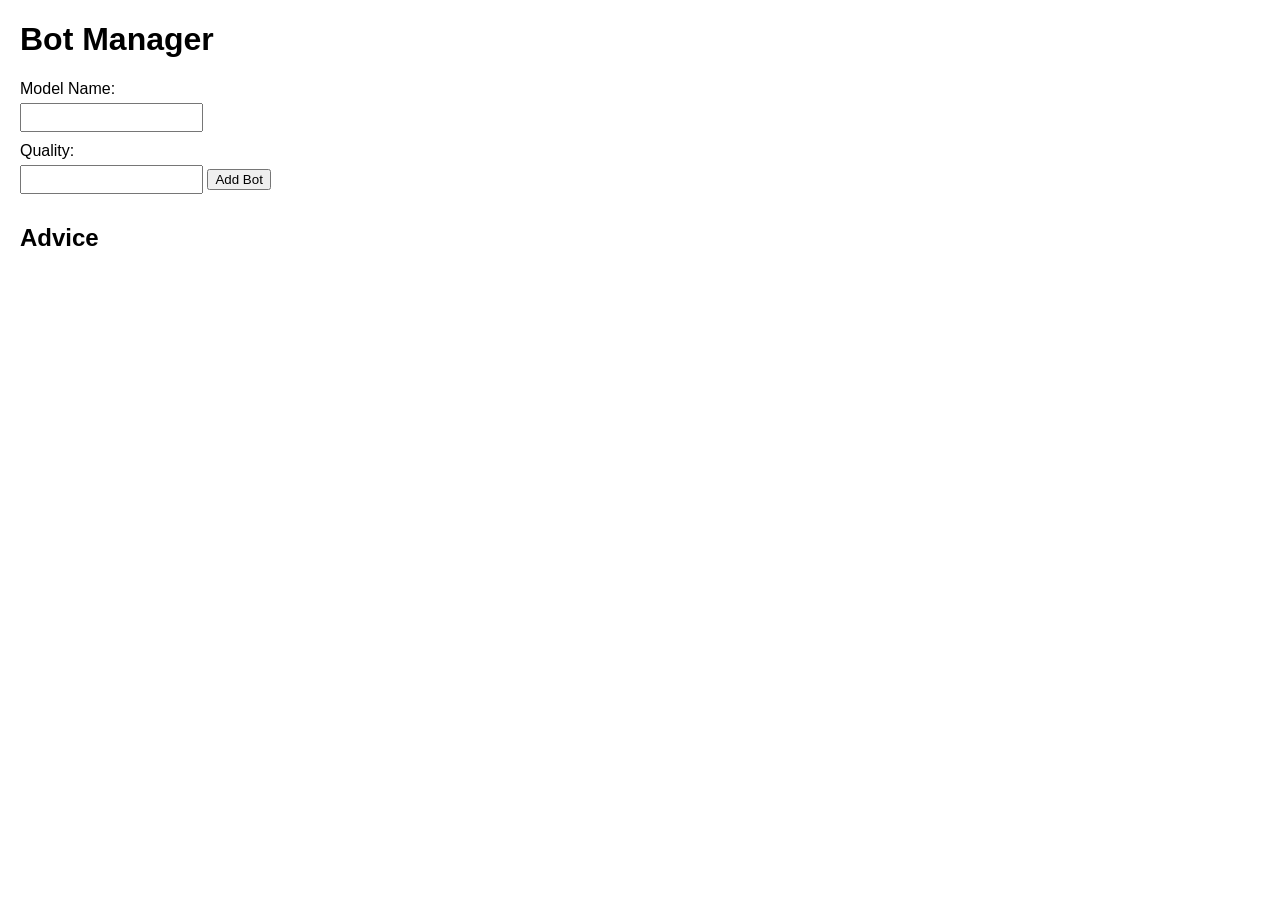
==== index.html @ bd092799 "Add initial bot manager webpage" ====
<!DOCTYPE html>
<html lang="en">
<head>
    <meta charset="UTF-8">
    <meta name="viewport" content="width=device-width, initial-scale=1.0">
    <title>Bot Manager</title>
    <link rel="stylesheet" href="styles.css">
</head>
<body>
    <h1>Bot Manager</h1>
    <form id="botForm">
        <label for="modelName">Model Name:</label>
        <input type="text" id="modelName" name="modelName" required>
        <label for="quality">Quality:</label>
        <input type="number" id="quality" name="quality" required>
        <button type="submit">Add Bot</button>
    </form>
    <ul id="botList"></ul>
    <h2>Advice</h2>
    <p id="advice"></p>
    <script src="script.js"></script>
</body>
</html>
---- styles.css ----
body {
    font-family: Arial, sans-serif;
    margin: 20px;
}

form {
    margin-bottom: 20px;
}

label {
    display: block;
    margin-bottom: 5px;
}

input {
    margin-bottom: 10px;
    padding: 5px;
}

ul {
    list-style-type: none;
    padding: 0;
}

li {
    margin-bottom: 5px;
}
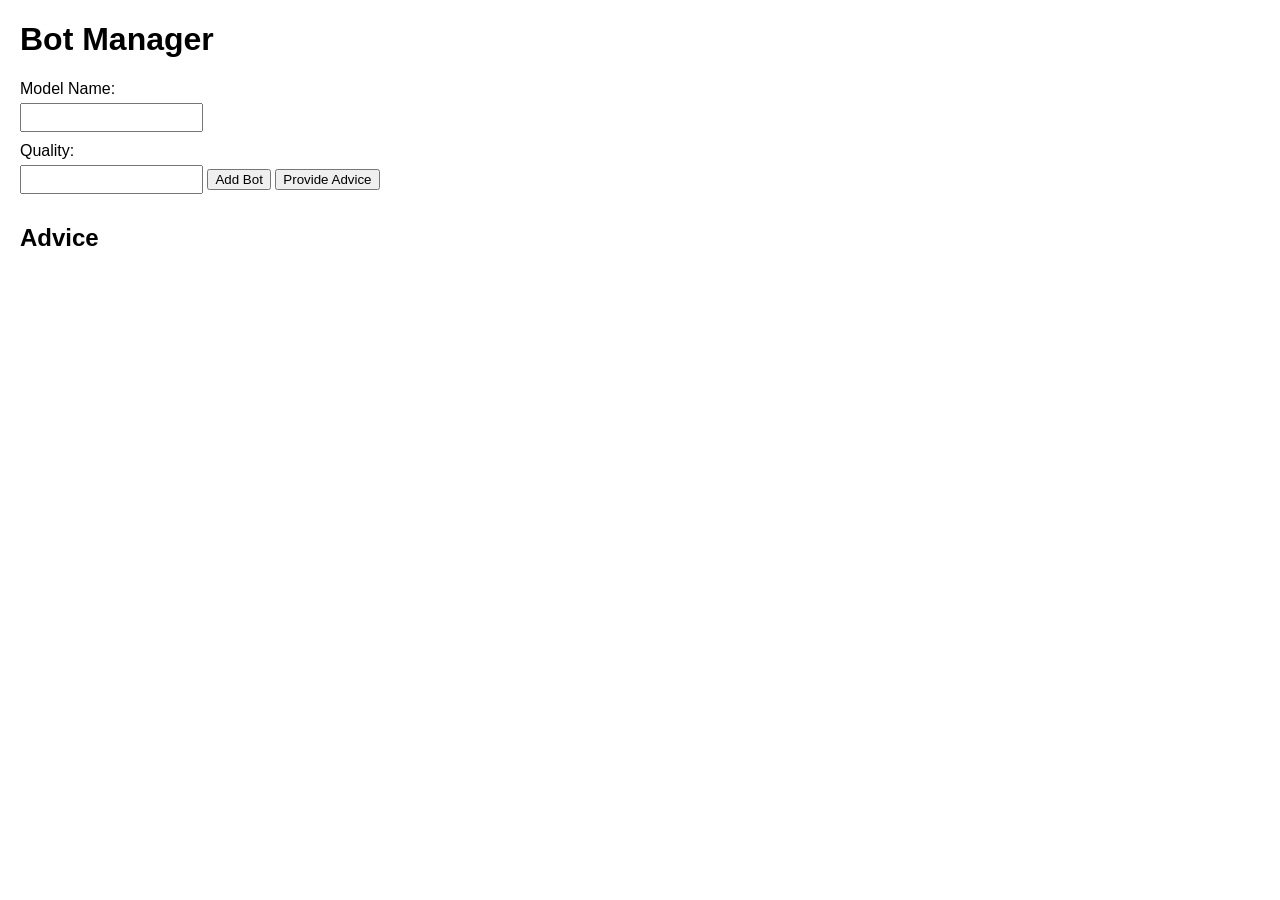
==== commit e316ad9e: "Initial commit" ====
--- a/index.html
+++ b/index.html
@@ -14,6 +14,7 @@
         <label for="quality">Quality:</label>
         <input type="number" id="quality" name="quality" required>
         <button type="submit">Add Bot</button>
+        <button type="button" onclick="provideAdvice()">Provide Advice</button>
     </form>
     <ul id="botList"></ul>
     <h2>Advice</h2>
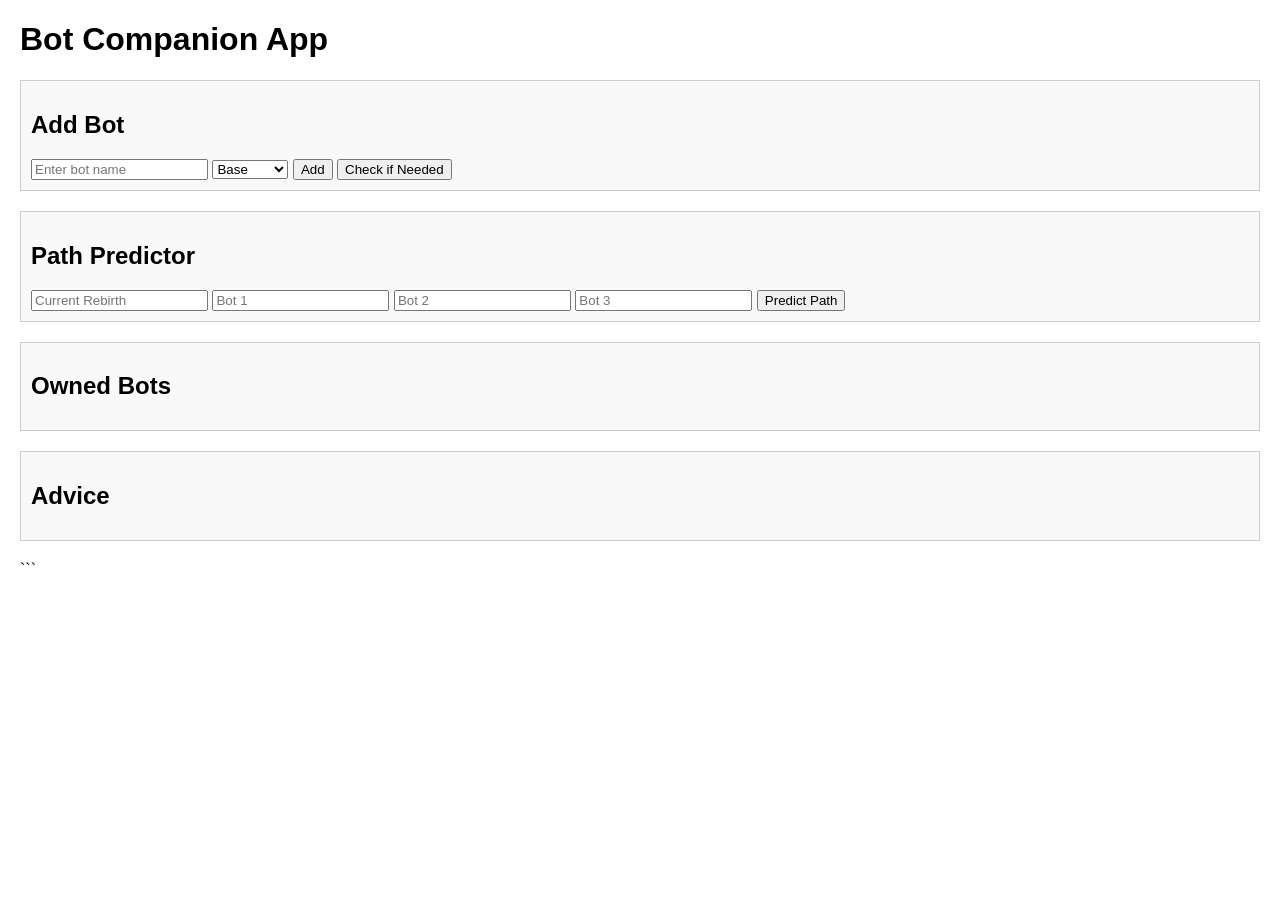
==== commit a3923b5c: "Initial implementation of static HTML page with bot companion functionality" ====
--- a/index.html
+++ b/index.html
@@ -1,24 +1,54 @@
-<!DOCTYPE html>
-<html lang="en">
-<head>
-    <meta charset="UTF-8">
-    <meta name="viewport" content="width=device-width, initial-scale=1.0">
-    <title>Bot Manager</title>
-    <link rel="stylesheet" href="styles.css">
-</head>
-<body>
-    <h1>Bot Manager</h1>
-    <form id="botForm">
-        <label for="modelName">Model Name:</label>
-        <input type="text" id="modelName" name="modelName" required>
-        <label for="quality">Quality:</label>
-        <input type="number" id="quality" name="quality" required>
-        <button type="submit">Add Bot</button>
-        <button type="button" onclick="provideAdvice()">Provide Advice</button>
-    </form>
-    <ul id="botList"></ul>
-    <h2>Advice</h2>
-    <p id="advice"></p>
-    <script src="script.js"></script>
-</body>
-</html>+<!DOCTYPE html>
+<html lang="en">
+<head>
+    <meta charset="UTF-8">
+    <meta name="viewport" content="width=device-width, initial-scale=1.0">
+    <title>Bot Companion App</title>
+    <style>
+        body {
+            font-family: Arial, sans-serif;
+            margin: 20px;
+        }
+        .section {
+            margin-bottom: 20px;
+            padding: 10px;
+            border: 1px solid #ccc;
+            background-color: #f9f9f9;
+        }
+    </style>
+</head>
+<body>
+    <h1>Bot Companion App</h1>
+    
+    <div class="section" id="add-bot-section">
+        <h2>Add Bot</h2>
+        <input type="text" id="bot-input" placeholder="Enter bot name">
+        <select id="variant-select"></select>
+        <button onclick="addBot()">Add</button>
+        <button onclick="checkIfNeeded()">Check if Needed</button>
+    </div>
+
+    <div class="section" id="path-predictor-section">
+        <h2>Path Predictor</h2>
+        <input type="number" id="current-rebirth" placeholder="Current Rebirth">
+        <input type="text" id="bot1" placeholder="Bot 1">
+        <input type="text" id="bot2" placeholder="Bot 2">
+        <input type="text" id="bot3" placeholder="Bot 3">
+        <button onclick="predictPath()">Predict Path</button>
+    </div>
+
+    <div class="section" id="owned-bots-section">
+        <h2>Owned Bots</h2>
+        <ul id="owned-bots-list"></ul>
+    </div>
+
+    <div class="section" id="advice-section">
+        <h2>Advice</h2>
+        <ul id="advice-list"></ul>
+    </div>
+
+    <script src="data.js"></script>
+    <script src="app.js"></script>
+</body>
+</html>
+```
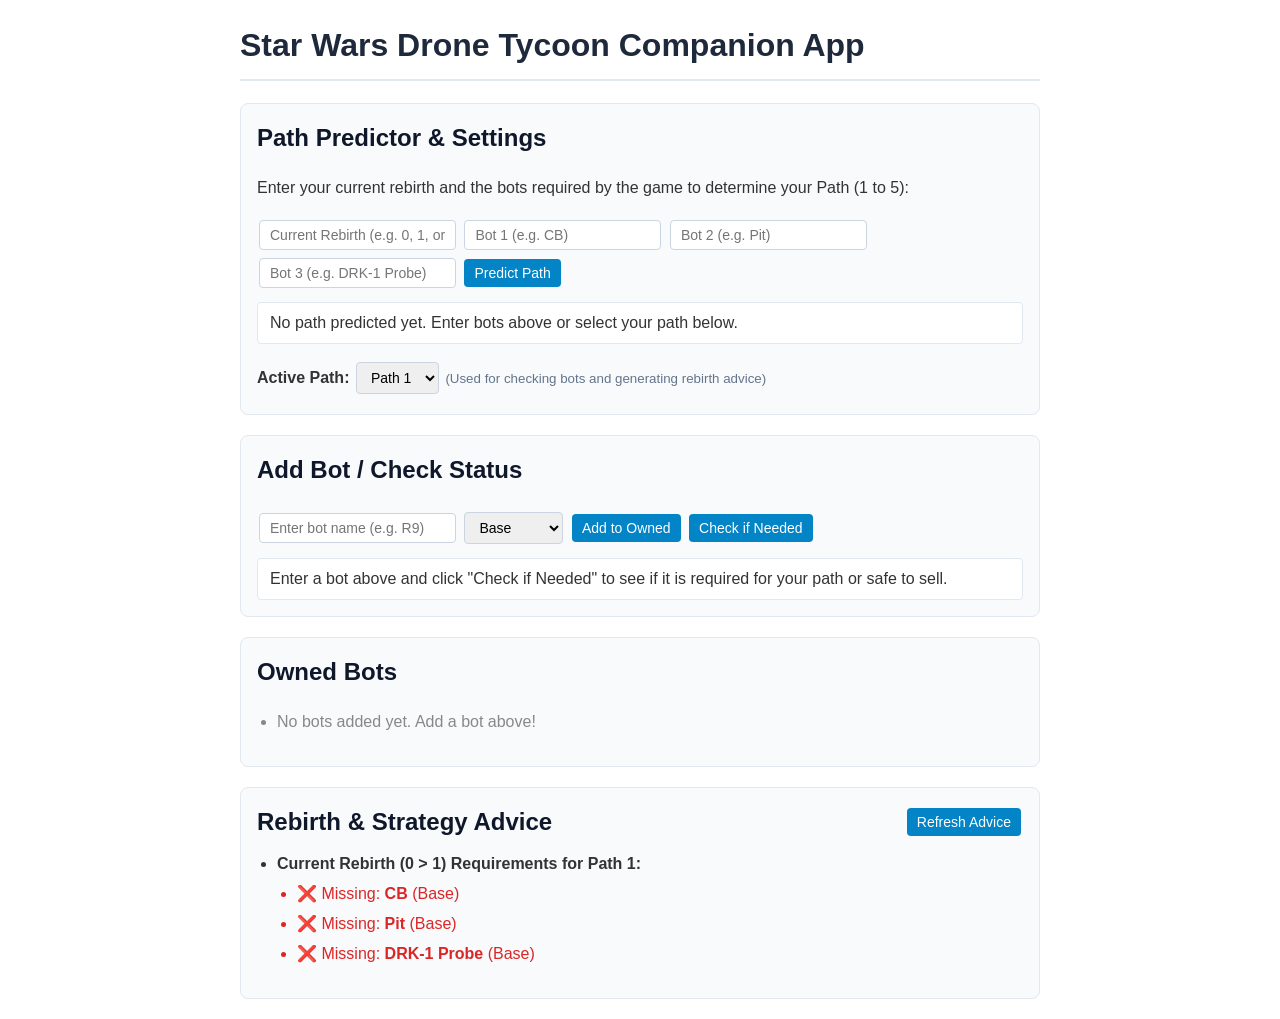
==== commit ba497562: "fix: resolve button reference errors, sync full dataset, and improve predictor/advice logic" ====
--- a/index.html
+++ b/index.html
@@ -1,54 +1,122 @@
-<!DOCTYPE html>
-<html lang="en">
-<head>
-    <meta charset="UTF-8">
-    <meta name="viewport" content="width=device-width, initial-scale=1.0">
-    <title>Bot Companion App</title>
-    <style>
-        body {
-            font-family: Arial, sans-serif;
-            margin: 20px;
-        }
-        .section {
-            margin-bottom: 20px;
-            padding: 10px;
-            border: 1px solid #ccc;
-            background-color: #f9f9f9;
-        }
-    </style>
-</head>
-<body>
-    <h1>Bot Companion App</h1>
-    
-    <div class="section" id="add-bot-section">
-        <h2>Add Bot</h2>
-        <input type="text" id="bot-input" placeholder="Enter bot name">
-        <select id="variant-select"></select>
-        <button onclick="addBot()">Add</button>
-        <button onclick="checkIfNeeded()">Check if Needed</button>
-    </div>
-
-    <div class="section" id="path-predictor-section">
-        <h2>Path Predictor</h2>
-        <input type="number" id="current-rebirth" placeholder="Current Rebirth">
-        <input type="text" id="bot1" placeholder="Bot 1">
-        <input type="text" id="bot2" placeholder="Bot 2">
-        <input type="text" id="bot3" placeholder="Bot 3">
-        <button onclick="predictPath()">Predict Path</button>
-    </div>
-
-    <div class="section" id="owned-bots-section">
-        <h2>Owned Bots</h2>
-        <ul id="owned-bots-list"></ul>
-    </div>
-
-    <div class="section" id="advice-section">
-        <h2>Advice</h2>
-        <ul id="advice-list"></ul>
-    </div>
-
-    <script src="data.js"></script>
-    <script src="app.js"></script>
-</body>
-</html>
-```+<!DOCTYPE html>
+<html lang="en">
+<head>
+    <meta charset="UTF-8">
+    <meta name="viewport" content="width=device-width, initial-scale=1.0">
+    <title>Star Wars Drone Tycoon - Helper</title>
+
+    <style>
+        body {
+            font-family: Arial, sans-serif;
+            margin: 20px auto;
+            max-width: 800px;
+            line-height: 1.5;
+            color: #333;
+        }
+        h1 {
+            color: #1e293b;
+            border-bottom: 2px solid #e2e8f0;
+            padding-bottom: 10px;
+        }
+        .section {
+            margin-bottom: 20px;
+            padding: 16px;
+            border: 1px solid #e2e8f0;
+            border-radius: 8px;
+            background-color: #f8fafc;
+        }
+        .section h2 {
+            margin-top: 0;
+            color: #0f172a;
+        }
+        input, select, button {
+            padding: 6px 10px;
+            margin: 4px 2px;
+            border: 1px solid #cbd5e1;
+            border-radius: 4px;
+            font-size: 14px;
+        }
+        button {
+            background-color: #0284c7;
+            color: white;
+            border: none;
+            cursor: pointer;
+        }
+        button:hover {
+            background-color: #0369a1;
+        }
+        button:disabled {
+            background-color: #94a3b8;
+            cursor: not-allowed;
+        }
+        ul {
+            padding-left: 20px;
+        }
+        li {
+            margin-bottom: 6px;
+        }
+        .result-box {
+            margin-top: 10px;
+            padding: 8px 12px;
+            background: #ffffff;
+            border-radius: 4px;
+            border: 1px solid #e2e8f0;
+        }
+    </style>
+</head>
+<body>
+    <h1>Star Wars Drone Tycoon Companion App</h1>
+
+    <!-- Datalist for 52 bot names autocomplete -->
+    <datalist id="bots-datalist"></datalist>
+
+    <div class="section" id="path-predictor-section">
+        <h2>Path Predictor & Settings</h2>
+        <p>Enter your current rebirth and the bots required by the game to determine your Path (1 to 5):</p>
+        <input type="text" id="current-rebirth" placeholder="Current Rebirth (e.g. 0, 1, or 0 > 1)">
+        <input type="text" id="bot1" list="bots-datalist" placeholder="Bot 1 (e.g. CB)">
+        <input type="text" id="bot2" list="bots-datalist" placeholder="Bot 2 (e.g. Pit)">
+        <input type="text" id="bot3" list="bots-datalist" placeholder="Bot 3 (e.g. DRK-1 Probe)">
+        <button onclick="predictPath()">Predict Path</button>
+        <div id="prediction-result" class="result-box">No path predicted yet. Enter bots above or select your path below.</div>
+
+        <p style="margin-top: 14px; margin-bottom: 0;">
+            <label for="active-path-select"><strong>Active Path:</strong></label>
+            <select id="active-path-select">
+                <option value="1">Path 1</option>
+                <option value="2">Path 2</option>
+                <option value="3">Path 3</option>
+                <option value="4">Path 4</option>
+                <option value="5">Path 5</option>
+            </select>
+            <small style="color: #64748b;">(Used for checking bots and generating rebirth advice)</small>
+        </p>
+    </div>
+
+    <div class="section" id="add-bot-section">
+        <h2>Add Bot / Check Status</h2>
+        <input type="text" id="bot-input" list="bots-datalist" placeholder="Enter bot name (e.g. R9)">
+        <select id="variant-select"></select>
+        <button onclick="addBot()">Add to Owned</button>
+        <button onclick="checkIfNeeded()">Check if Needed</button>
+        <div id="check-needed-result" class="result-box">Enter a bot above and click "Check if Needed" to see if it is required for your path or safe to sell.</div>
+    </div>
+
+    <div class="section" id="owned-bots-section">
+        <h2>Owned Bots</h2>
+        <ul id="owned-bots-list"></ul>
+    </div>
+
+    <div class="section" id="advice-section">
+        <div style="display: flex; justify-content: space-between; align-items: center;">
+            <h2 style="margin: 0;">Rebirth & Strategy Advice</h2>
+            <button onclick="generateAdvice()">Refresh Advice</button>
+        </div>
+        <ul id="advice-list" style="margin-top: 12px;"></ul>
+    </div>
+
+    <!-- Scripts loaded at end of body -->
+    <script src="data.js"></script>
+    <script src="app.js"></script>
+</body>
+</html>
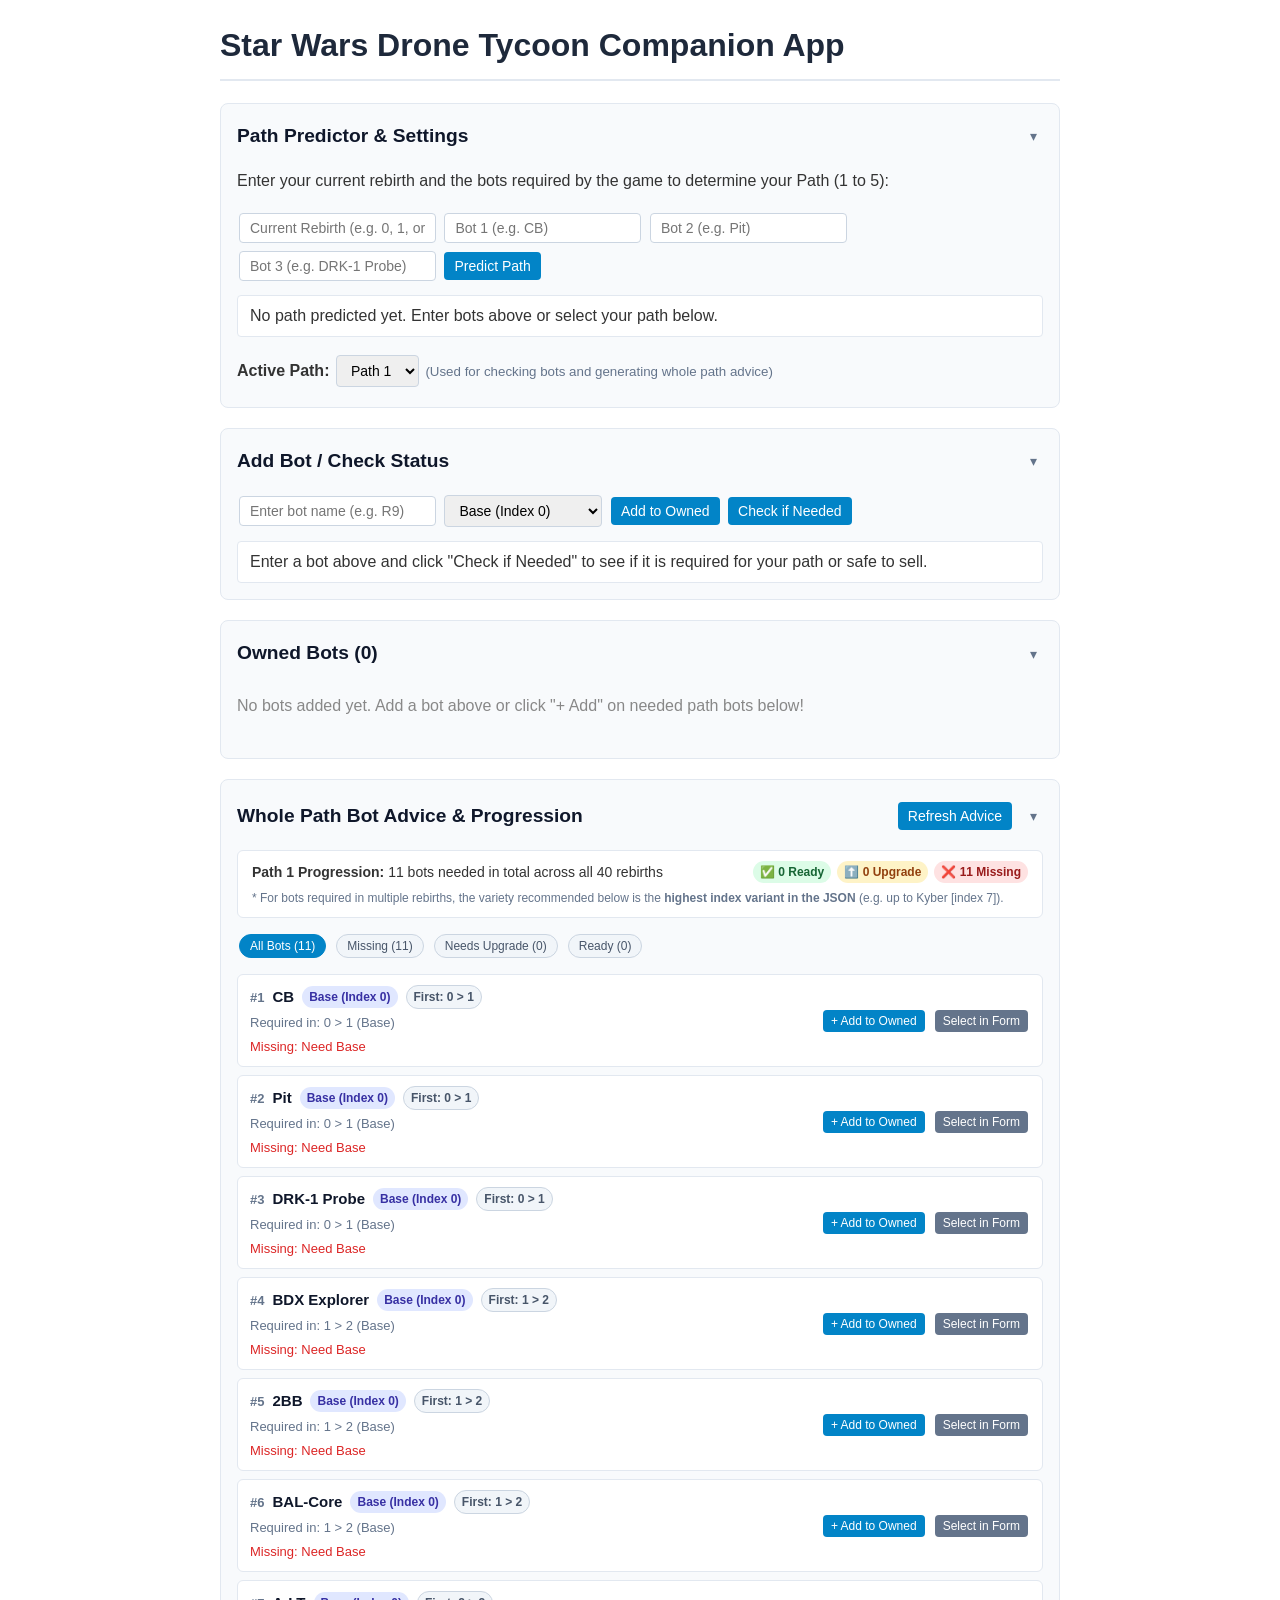
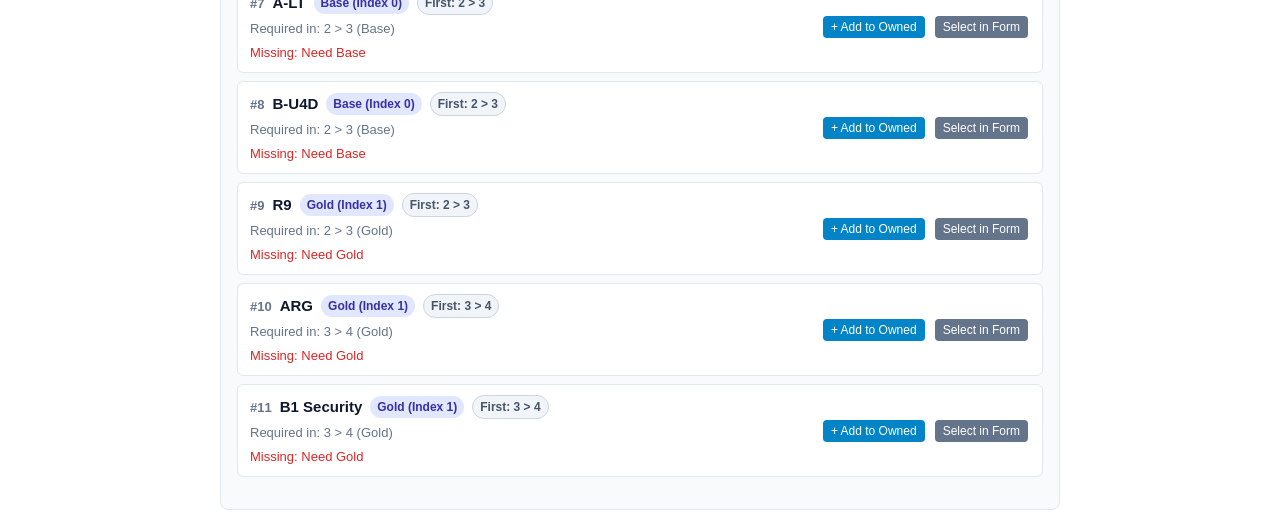
==== commit 32c0f8ed: "feat: collapsible sections and whole-path ordered bot advice using highest variant index" ====
--- a/index.html
+++ b/index.html
@@ -4,65 +4,7 @@
     <meta charset="UTF-8">
     <meta name="viewport" content="width=device-width, initial-scale=1.0">
     <title>Star Wars Drone Tycoon - Helper</title>
-
-    <style>
-        body {
-            font-family: Arial, sans-serif;
-            margin: 20px auto;
-            max-width: 800px;
-            line-height: 1.5;
-            color: #333;
-        }
-        h1 {
-            color: #1e293b;
-            border-bottom: 2px solid #e2e8f0;
-            padding-bottom: 10px;
-        }
-        .section {
-            margin-bottom: 20px;
-            padding: 16px;
-            border: 1px solid #e2e8f0;
-            border-radius: 8px;
-            background-color: #f8fafc;
-        }
-        .section h2 {
-            margin-top: 0;
-            color: #0f172a;
-        }
-        input, select, button {
-            padding: 6px 10px;
-            margin: 4px 2px;
-            border: 1px solid #cbd5e1;
-            border-radius: 4px;
-            font-size: 14px;
-        }
-        button {
-            background-color: #0284c7;
-            color: white;
-            border: none;
-            cursor: pointer;
-        }
-        button:hover {
-            background-color: #0369a1;
-        }
-        button:disabled {
-            background-color: #94a3b8;
-            cursor: not-allowed;
-        }
-        ul {
-            padding-left: 20px;
-        }
-        li {
-            margin-bottom: 6px;
-        }
-        .result-box {
-            margin-top: 10px;
-            padding: 8px 12px;
-            background: #ffffff;
-            border-radius: 4px;
-            border: 1px solid #e2e8f0;
-        }
-    </style>
+    <link rel="stylesheet" href="style.css">
 </head>
 <body>
     <h1>Star Wars Drone Tycoon Companion App</h1>
@@ -70,49 +12,80 @@
     <!-- Datalist for 52 bot names autocomplete -->
     <datalist id="bots-datalist"></datalist>
 
+    <!-- Section 1: Path Predictor -->
     <div class="section" id="path-predictor-section">
-        <h2>Path Predictor & Settings</h2>
-        <p>Enter your current rebirth and the bots required by the game to determine your Path (1 to 5):</p>
-        <input type="text" id="current-rebirth" placeholder="Current Rebirth (e.g. 0, 1, or 0 > 1)">
-        <input type="text" id="bot1" list="bots-datalist" placeholder="Bot 1 (e.g. CB)">
-        <input type="text" id="bot2" list="bots-datalist" placeholder="Bot 2 (e.g. Pit)">
-        <input type="text" id="bot3" list="bots-datalist" placeholder="Bot 3 (e.g. DRK-1 Probe)">
-        <button onclick="predictPath()">Predict Path</button>
-        <div id="prediction-result" class="result-box">No path predicted yet. Enter bots above or select your path below.</div>
+        <div class="section-header" tabindex="0" role="button" aria-expanded="true">
+            <h2>Path Predictor & Settings</h2>
+            <span class="collapse-arrow">&#9662;</span>
+        </div>
+        <div class="section-body">
+            <p>Enter your current rebirth and the bots required by the game to determine your Path (1 to 5):</p>
+            <input type="text" id="current-rebirth" placeholder="Current Rebirth (e.g. 0, 1, or 0 > 1)">
+            <input type="text" id="bot1" list="bots-datalist" placeholder="Bot 1 (e.g. CB)">
+            <input type="text" id="bot2" list="bots-datalist" placeholder="Bot 2 (e.g. Pit)">
+            <input type="text" id="bot3" list="bots-datalist" placeholder="Bot 3 (e.g. DRK-1 Probe)">
+            <button onclick="predictPath()">Predict Path</button>
+            <div id="prediction-result" class="result-box">No path predicted yet. Enter bots above or select your path below.</div>
 
-        <p style="margin-top: 14px; margin-bottom: 0;">
-            <label for="active-path-select"><strong>Active Path:</strong></label>
-            <select id="active-path-select">
-                <option value="1">Path 1</option>
-                <option value="2">Path 2</option>
-                <option value="3">Path 3</option>
-                <option value="4">Path 4</option>
-                <option value="5">Path 5</option>
-            </select>
-            <small style="color: #64748b;">(Used for checking bots and generating rebirth advice)</small>
-        </p>
+            <p style="margin-top: 14px; margin-bottom: 0;">
+                <label for="active-path-select"><strong>Active Path:</strong></label>
+                <select id="active-path-select">
+                    <option value="1">Path 1</option>
+                    <option value="2">Path 2</option>
+                    <option value="3">Path 3</option>
+                    <option value="4">Path 4</option>
+                    <option value="5">Path 5</option>
+                </select>
+                <small class="text-muted">(Used for checking bots and generating whole path advice)</small>
+            </p>
+        </div>
     </div>
 
+    <!-- Section 2: Add Bot / Check Status -->
     <div class="section" id="add-bot-section">
-        <h2>Add Bot / Check Status</h2>
-        <input type="text" id="bot-input" list="bots-datalist" placeholder="Enter bot name (e.g. R9)">
-        <select id="variant-select"></select>
-        <button onclick="addBot()">Add to Owned</button>
-        <button onclick="checkIfNeeded()">Check if Needed</button>
-        <div id="check-needed-result" class="result-box">Enter a bot above and click "Check if Needed" to see if it is required for your path or safe to sell.</div>
+        <div class="section-header" tabindex="0" role="button" aria-expanded="true">
+            <h2>Add Bot / Check Status</h2>
+            <span class="collapse-arrow">&#9662;</span>
+        </div>
+        <div class="section-body">
+            <input type="text" id="bot-input" list="bots-datalist" placeholder="Enter bot name (e.g. R9)">
+            <select id="variant-select"></select>
+            <button onclick="addBot()">Add to Owned</button>
+            <button onclick="checkIfNeeded()">Check if Needed</button>
+            <div id="check-needed-result" class="result-box">Enter a bot above and click "Check if Needed" to see if it is required for your path or safe to sell.</div>
+        </div>
     </div>
 
+    <!-- Section 3: Owned Bots -->
     <div class="section" id="owned-bots-section">
-        <h2>Owned Bots</h2>
-        <ul id="owned-bots-list"></ul>
+        <div class="section-header" tabindex="0" role="button" aria-expanded="true">
+            <h2>Owned Bots (<span id="owned-count">0</span>)</h2>
+            <span class="collapse-arrow">&#9662;</span>
+        </div>
+        <div class="section-body">
+            <ul id="owned-bots-list" style="padding-left: 0; list-style: none;"></ul>
+        </div>
     </div>
 
+    <!-- Section 4: Whole Path Bot Advice -->
     <div class="section" id="advice-section">
-        <div style="display: flex; justify-content: space-between; align-items: center;">
-            <h2 style="margin: 0;">Rebirth & Strategy Advice</h2>
-            <button onclick="generateAdvice()">Refresh Advice</button>
+        <div class="section-header" tabindex="0" role="button" aria-expanded="true">
+            <h2>Whole Path Bot Advice & Progression</h2>
+            <div class="header-actions">
+                <button onclick="event.stopPropagation(); generateAdvice()">Refresh Advice</button>
+                <span class="collapse-arrow">&#9662;</span>
+            </div>
         </div>
-        <ul id="advice-list" style="margin-top: 12px;"></ul>
+        <div class="section-body">
+            <div id="advice-summary" class="advice-summary-box"></div>
+            <div class="filter-bar" id="advice-filters">
+                <button class="filter-btn active" onclick="setAdviceFilter('all')">All Bots</button>
+                <button class="filter-btn" onclick="setAdviceFilter('missing')">Missing</button>
+                <button class="filter-btn" onclick="setAdviceFilter('upgrade')">Needs Upgrade</button>
+                <button class="filter-btn" onclick="setAdviceFilter('ready')">Ready</button>
+            </div>
+            <ul id="advice-list" style="padding-left: 0; list-style: none; margin-top: 10px;"></ul>
+        </div>
     </div>
 
     <!-- Scripts loaded at end of body -->
--- a/style.css
+++ b/style.css
@@ -0,0 +1,244 @@
+body {
+    font-family: Arial, sans-serif;
+    margin: 20px auto;
+    max-width: 840px;
+    line-height: 1.5;
+    color: #333;
+}
+
+h1 {
+    color: #1e293b;
+    border-bottom: 2px solid #e2e8f0;
+    padding-bottom: 10px;
+}
+
+.section {
+    position: relative;
+    margin-bottom: 20px;
+    padding: 16px;
+    border: 1px solid #e2e8f0;
+    border-radius: 8px;
+    background-color: #f8fafc;
+    transition: box-shadow 0.2s ease;
+}
+
+.section:hover {
+    box-shadow: 0 1px 4px rgba(0, 0, 0, 0.04);
+}
+
+.section-header {
+    display: flex;
+    justify-content: space-between;
+    align-items: center;
+    cursor: pointer;
+    user-select: none;
+    padding: 2px 0;
+}
+
+.section-header:focus-visible {
+    outline: 2px solid #0284c7;
+    border-radius: 4px;
+}
+
+.section-header h2 {
+    margin: 0;
+    color: #0f172a;
+    font-size: 1.2rem;
+}
+
+.header-actions {
+    display: flex;
+    align-items: center;
+    gap: 10px;
+}
+
+.collapse-arrow {
+    display: inline-block;
+    font-size: 14px;
+    color: #64748b;
+    transition: transform 0.2s ease, color 0.2s ease;
+    padding: 4px 6px;
+    border-radius: 4px;
+    line-height: 1;
+}
+
+.section-header:hover .collapse-arrow {
+    color: #0284c7;
+    background-color: #e2e8f0;
+}
+
+.section.collapsed .collapse-arrow {
+    transform: rotate(-90deg);
+}
+
+.section.collapsed .section-body {
+    display: none;
+}
+
+.section-body {
+    margin-top: 14px;
+}
+
+input, select, button {
+    padding: 6px 10px;
+    margin: 4px 2px;
+    border: 1px solid #cbd5e1;
+    border-radius: 4px;
+    font-size: 14px;
+}
+
+button {
+    background-color: #0284c7;
+    color: white;
+    border: none;
+    cursor: pointer;
+    transition: background-color 0.2s ease;
+}
+
+button:hover {
+    background-color: #0369a1;
+}
+
+button:disabled {
+    background-color: #94a3b8;
+    cursor: not-allowed;
+}
+
+ul {
+    padding-left: 20px;
+}
+
+li {
+    margin-bottom: 6px;
+}
+
+.result-box {
+    margin-top: 10px;
+    padding: 8px 12px;
+    background: #ffffff;
+    border-radius: 4px;
+    border: 1px solid #e2e8f0;
+}
+
+.text-muted {
+    color: #64748b;
+}
+
+/* Advice & Badge Styles */
+.badge {
+    display: inline-block;
+    padding: 2px 7px;
+    font-size: 12px;
+    font-weight: bold;
+    border-radius: 12px;
+    background-color: #e2e8f0;
+    color: #334155;
+}
+
+.badge-variant {
+    background-color: #e0e7ff;
+    color: #3730a3;
+}
+
+.badge-rebirth {
+    background-color: #f1f5f9;
+    color: #475569;
+    border: 1px solid #cbd5e1;
+}
+
+.badge-current-rebirth {
+    background-color: #fef3c7;
+    color: #92400e;
+    border: 1px solid #fcd34d;
+}
+
+.advice-card {
+    background: #ffffff;
+    border: 1px solid #e2e8f0;
+    border-radius: 6px;
+    padding: 10px 12px;
+    margin-bottom: 8px;
+    list-style: none;
+    display: flex;
+    justify-content: space-between;
+    align-items: center;
+    flex-wrap: wrap;
+    gap: 8px;
+}
+
+.advice-card.highlight-rebirth {
+    border-left: 4px solid #f59e0b;
+    background-color: #fffbeb;
+}
+
+.advice-info {
+    flex: 1 1 300px;
+}
+
+.advice-title {
+    font-weight: bold;
+    font-size: 15px;
+    color: #0f172a;
+    display: flex;
+    align-items: center;
+    gap: 8px;
+    flex-wrap: wrap;
+}
+
+.advice-details {
+    font-size: 13px;
+    color: #64748b;
+    margin-top: 4px;
+}
+
+.advice-status {
+    font-size: 13px;
+    font-weight: 500;
+}
+
+.status-ready {
+    color: #16a34a;
+}
+
+.status-upgrade {
+    color: #d97706;
+}
+
+.status-missing {
+    color: #dc2626;
+}
+
+.filter-bar {
+    display: flex;
+    gap: 6px;
+    margin-bottom: 12px;
+    flex-wrap: wrap;
+}
+
+.filter-btn {
+    background-color: #f1f5f9;
+    color: #475569;
+    border: 1px solid #cbd5e1;
+    font-size: 12px;
+    padding: 4px 10px;
+    border-radius: 14px;
+}
+
+.filter-btn:hover {
+    background-color: #e2e8f0;
+}
+
+.filter-btn.active {
+    background-color: #0284c7;
+    color: white;
+    border-color: #0284c7;
+}
+
+.advice-summary-box {
+    background: #ffffff;
+    border: 1px solid #e2e8f0;
+    border-radius: 6px;
+    padding: 10px 14px;
+    margin-bottom: 12px;
+    font-size: 14px;
+}
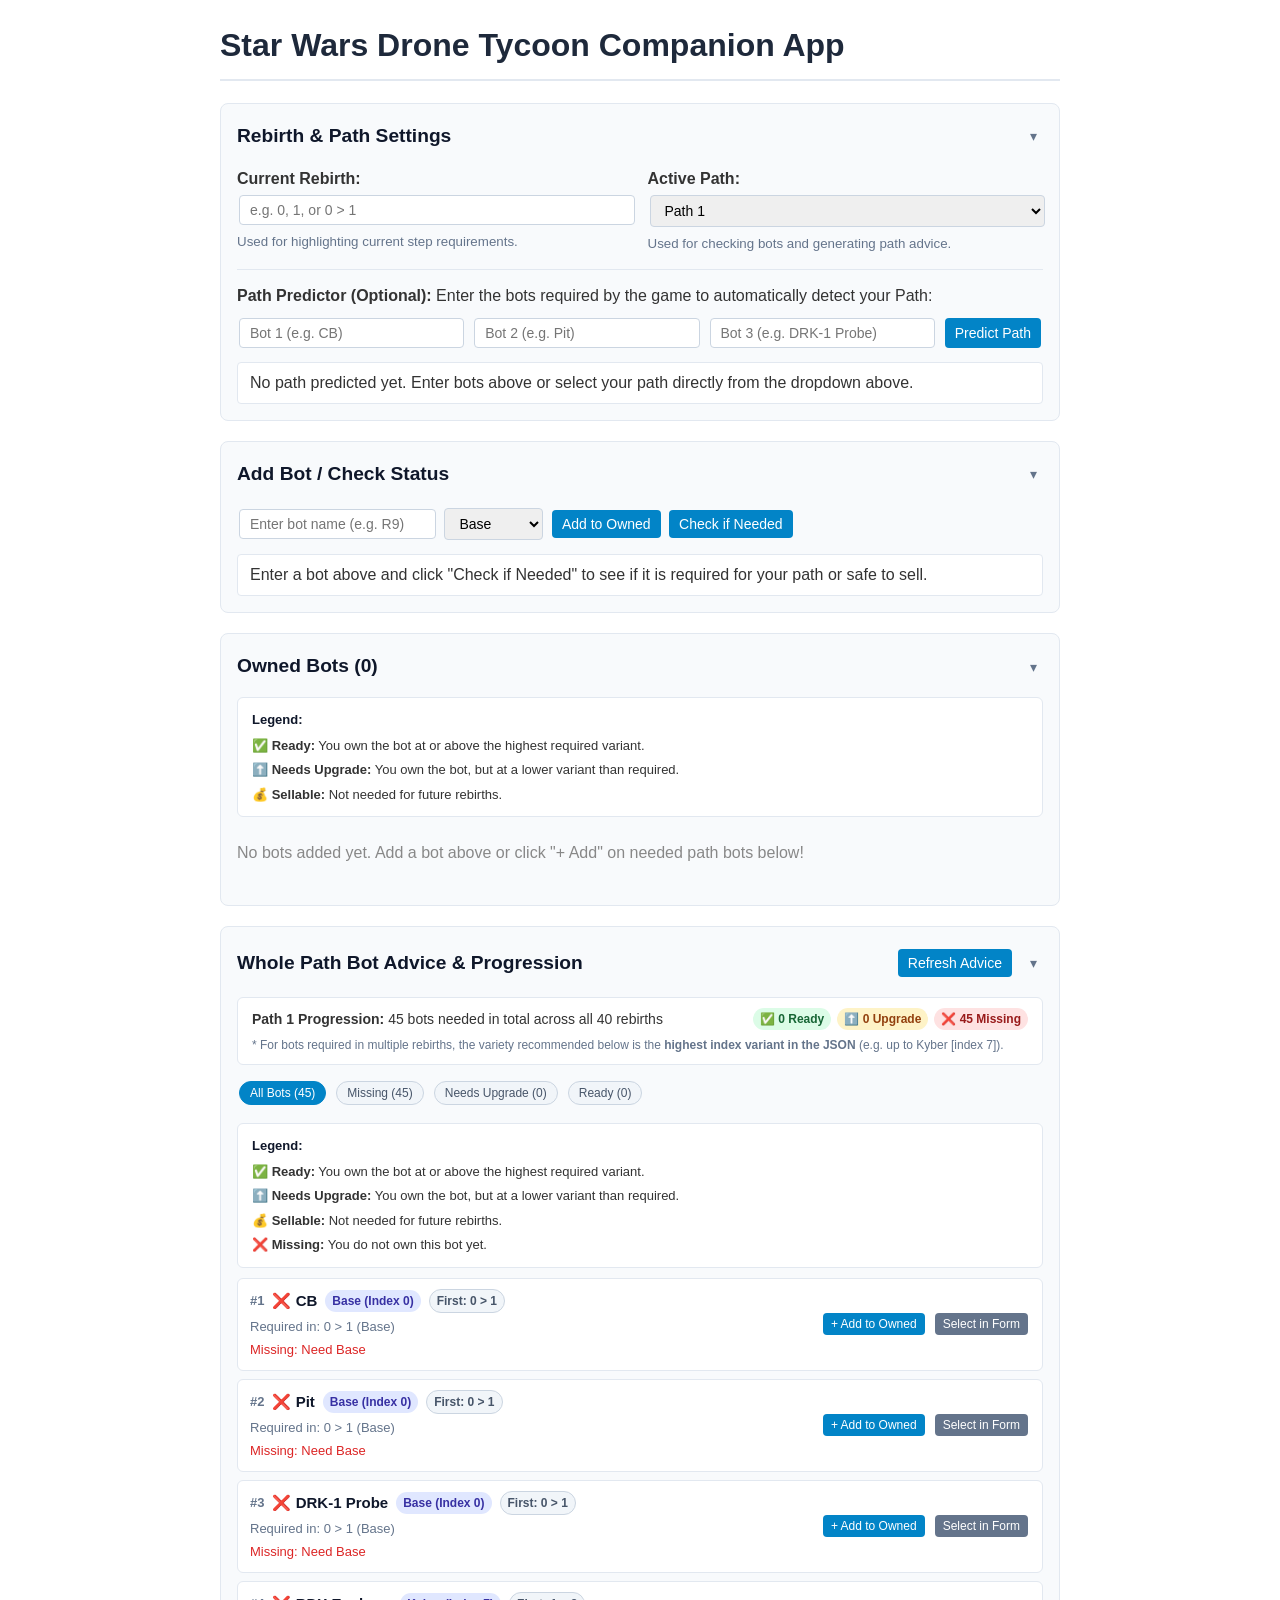
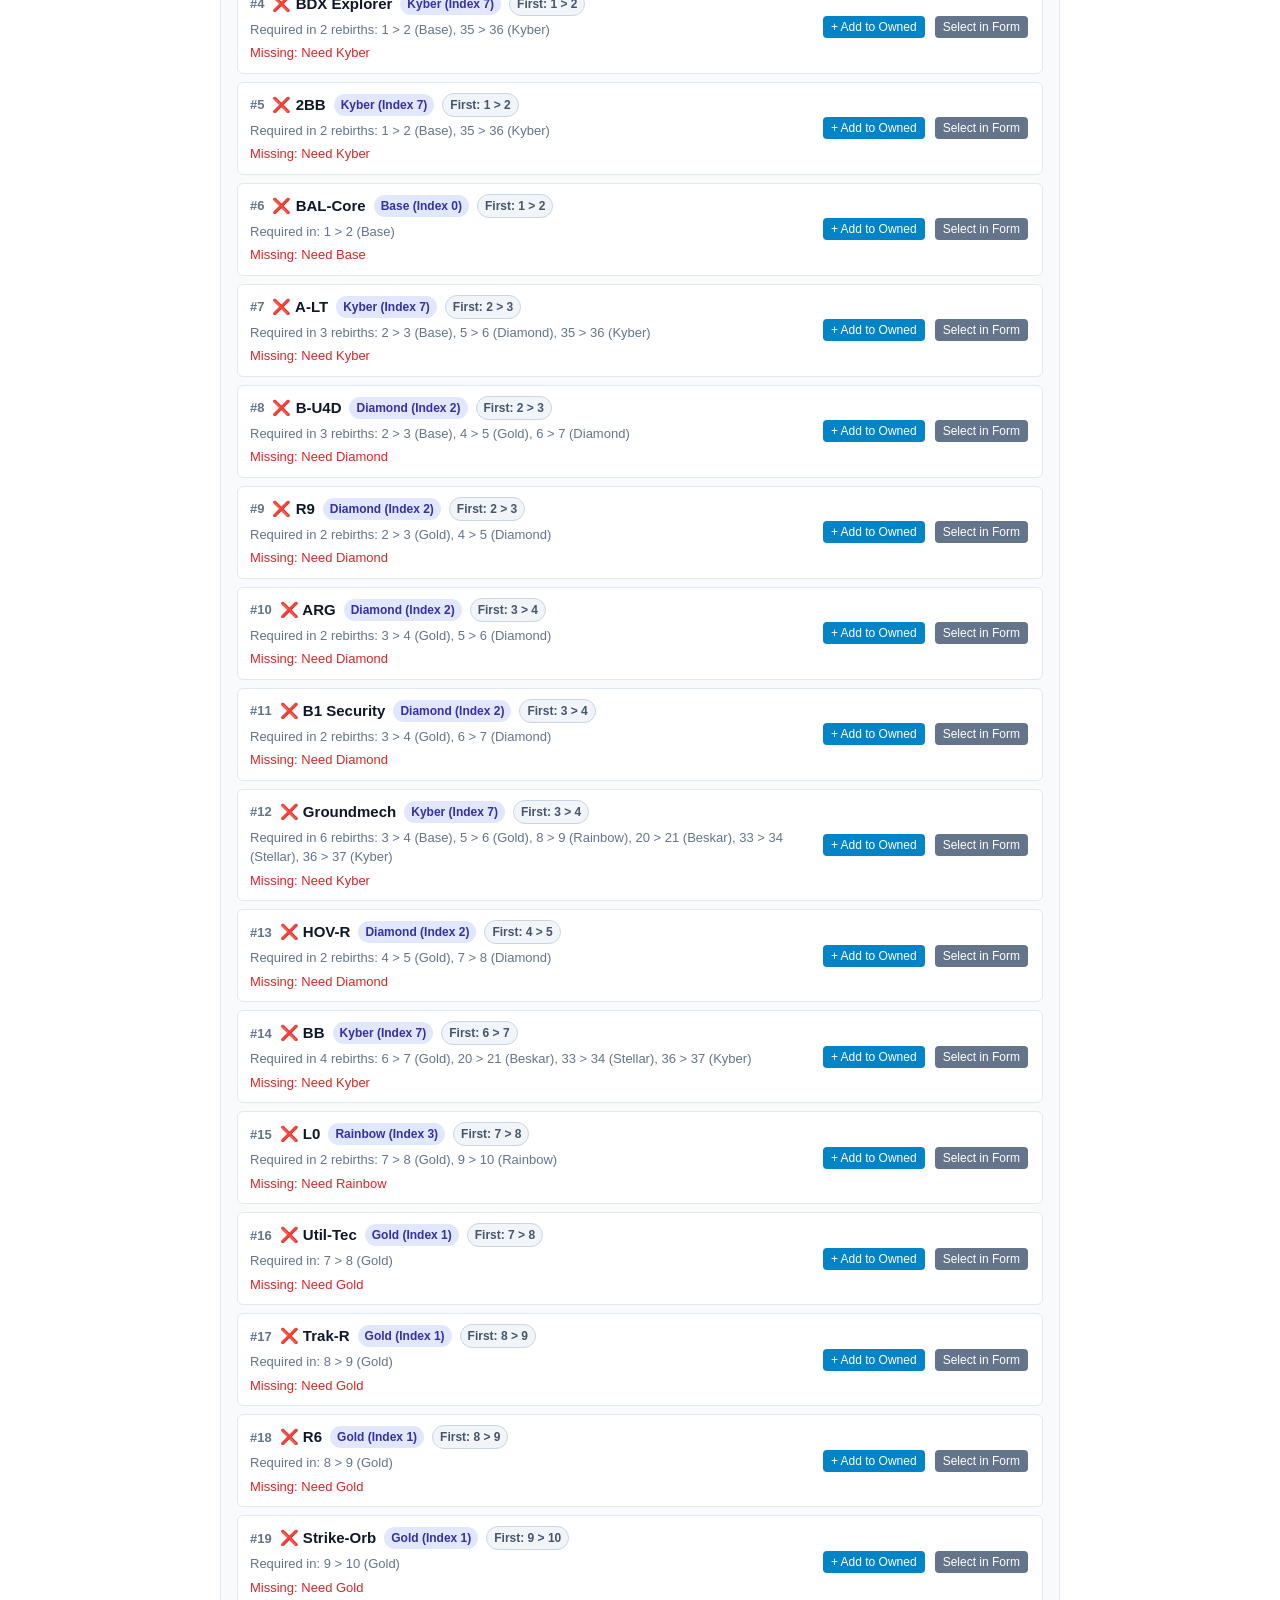
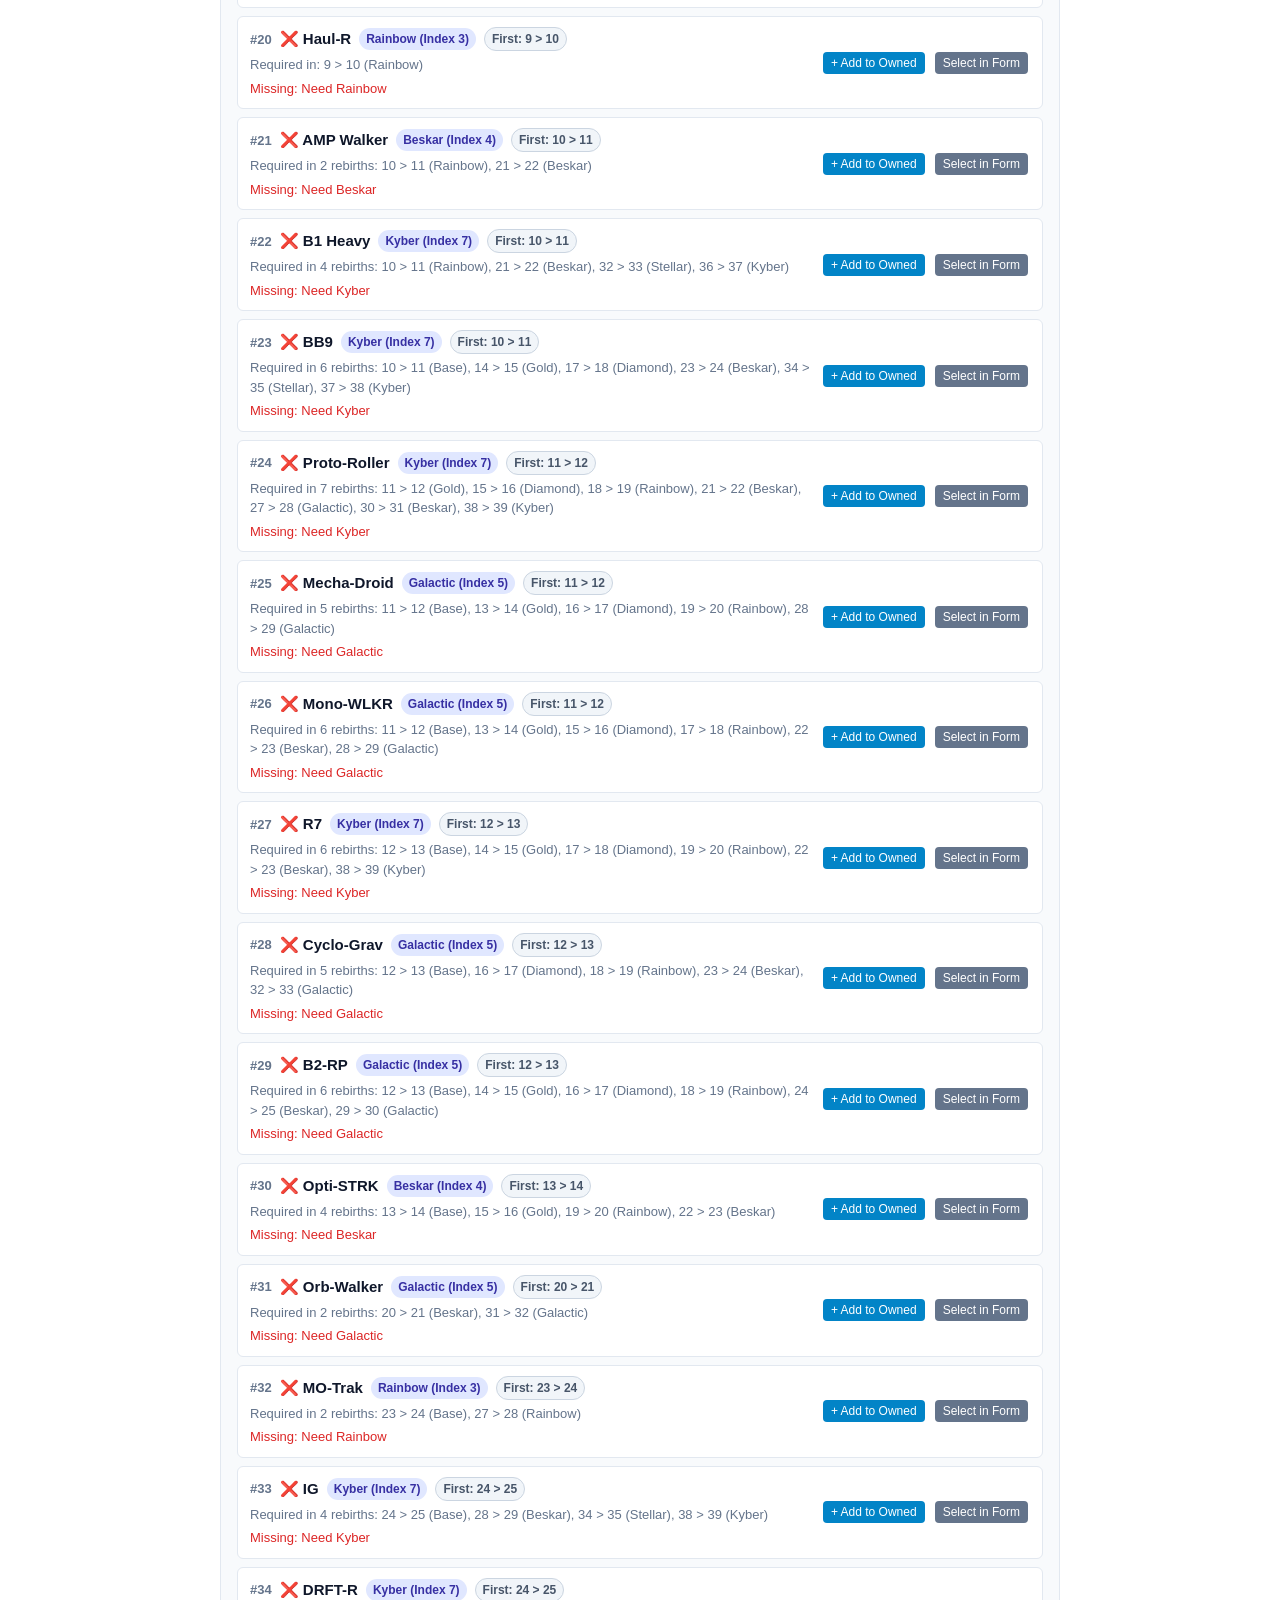
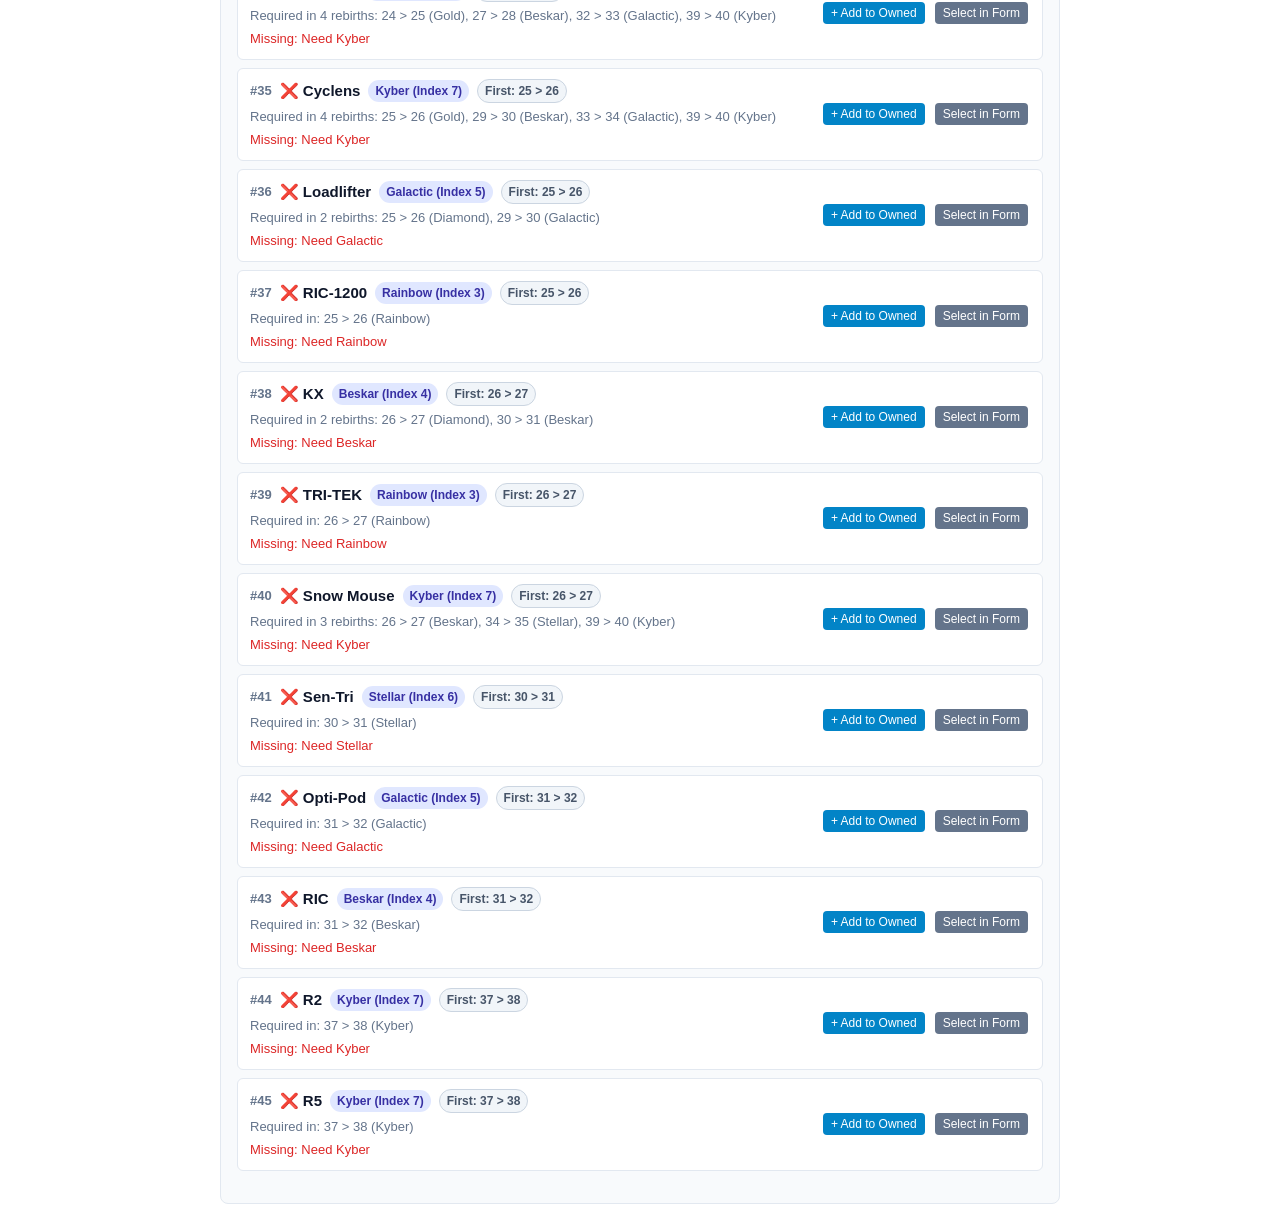
==== commit c43e1212: "Update bot progression logic: add redundant variant selling recommendations and fix upgrade function" ====
--- a/index.html
+++ b/index.html
@@ -12,32 +12,42 @@
     <!-- Datalist for 52 bot names autocomplete -->
     <datalist id="bots-datalist"></datalist>
 
-    <!-- Section 1: Path Predictor -->
+    <!-- Section 1: Rebirth & Path Settings -->
     <div class="section" id="path-predictor-section">
         <div class="section-header" tabindex="0" role="button" aria-expanded="true">
-            <h2>Path Predictor & Settings</h2>
+            <h2>Rebirth & Path Settings</h2>
             <span class="collapse-arrow">&#9662;</span>
         </div>
         <div class="section-body">
-            <p>Enter your current rebirth and the bots required by the game to determine your Path (1 to 5):</p>
-            <input type="text" id="current-rebirth" placeholder="Current Rebirth (e.g. 0, 1, or 0 > 1)">
-            <input type="text" id="bot1" list="bots-datalist" placeholder="Bot 1 (e.g. CB)">
-            <input type="text" id="bot2" list="bots-datalist" placeholder="Bot 2 (e.g. Pit)">
-            <input type="text" id="bot3" list="bots-datalist" placeholder="Bot 3 (e.g. DRK-1 Probe)">
-            <button onclick="predictPath()">Predict Path</button>
-            <div id="prediction-result" class="result-box">No path predicted yet. Enter bots above or select your path below.</div>
+            <div style="display: grid; grid-template-columns: 1fr 1fr; gap: 15px; margin-bottom: 12px;">
+                <div>
+                    <label for="current-rebirth"><strong>Current Rebirth:</strong></label>
+                    <input type="text" id="current-rebirth" placeholder="e.g. 0, 1, or 0 > 1" style="width: 100%; box-sizing: border-box; margin-top: 4px;">
+                    <small class="text-muted">Used for highlighting current step requirements.</small>
+                </div>
+                <div>
+                    <label for="active-path-select"><strong>Active Path:</strong></label>
+                    <select id="active-path-select" style="width: 100%; box-sizing: border-box; margin-top: 4px;">
+                        <option value="1">Path 1</option>
+                        <option value="2">Path 2</option>
+                        <option value="3">Path 3</option>
+                        <option value="4">Path 4</option>
+                        <option value="5">Path 5</option>
+                    </select>
+                    <small class="text-muted">Used for checking bots and generating path advice.</small>
+                </div>
+            </div>
 
-            <p style="margin-top: 14px; margin-bottom: 0;">
-                <label for="active-path-select"><strong>Active Path:</strong></label>
-                <select id="active-path-select">
-                    <option value="1">Path 1</option>
-                    <option value="2">Path 2</option>
-                    <option value="3">Path 3</option>
-                    <option value="4">Path 4</option>
-                    <option value="5">Path 5</option>
-                </select>
-                <small class="text-muted">(Used for checking bots and generating whole path advice)</small>
-            </p>
+            <hr style="border: none; border-top: 1px solid #e2e8f0; margin: 14px 0;">
+
+            <p style="margin-top: 0; margin-bottom: 6px;"><strong>Path Predictor (Optional):</strong> Enter the bots required by the game to automatically detect your Path:</p>
+            <div style="display: flex; gap: 6px; flex-wrap: wrap;">
+                <input type="text" id="bot1" list="bots-datalist" placeholder="Bot 1 (e.g. CB)" style="flex: 1; min-width: 120px;">
+                <input type="text" id="bot2" list="bots-datalist" placeholder="Bot 2 (e.g. Pit)" style="flex: 1; min-width: 120px;">
+                <input type="text" id="bot3" list="bots-datalist" placeholder="Bot 3 (e.g. DRK-1 Probe)" style="flex: 1; min-width: 120px;">
+                <button onclick="predictPath()">Predict Path</button>
+            </div>
+            <div id="prediction-result" class="result-box" style="margin-top: 10px;">No path predicted yet. Enter bots above or select your path directly from the dropdown above.</div>
         </div>
     </div>
 
@@ -63,6 +73,14 @@
             <span class="collapse-arrow">&#9662;</span>
         </div>
         <div class="section-body">
+                        <div class="legend-box" id="owned-bots-legend">
+                <div style="font-weight: bold; margin-bottom: 6px; color: #0f172a;">Legend:</div>
+                <div style="display: flex; flex-direction: column; gap: 5px; font-size: 13px;">
+                    <div><span>✅</span> <strong>Ready:</strong> You own the bot at or above the highest required variant.</div>
+                    <div><span>⬆️</span> <strong>Needs Upgrade:</strong> You own the bot, but at a lower variant than required.</div>
+                    <div><span>💰</span> <strong>Sellable:</strong> Not needed for future rebirths.</div>
+                </div>
+            </div>
             <ul id="owned-bots-list" style="padding-left: 0; list-style: none;"></ul>
         </div>
     </div>
@@ -84,6 +102,15 @@
                 <button class="filter-btn" onclick="setAdviceFilter('upgrade')">Needs Upgrade</button>
                 <button class="filter-btn" onclick="setAdviceFilter('ready')">Ready</button>
             </div>
+                        <div class="legend-box" id="advice-legend">
+                <div style="font-weight: bold; margin-bottom: 6px; color: #0f172a;">Legend:</div>
+                <div style="display: flex; flex-direction: column; gap: 5px; font-size: 13px;">
+                    <div><span>✅</span> <strong>Ready:</strong> You own the bot at or above the highest required variant.</div>
+                    <div><span>⬆️</span> <strong>Needs Upgrade:</strong> You own the bot, but at a lower variant than required.</div>
+                    <div><span>💰</span> <strong>Sellable:</strong> Not needed for future rebirths.</div>
+                    <div><span>❌</span> <strong>Missing:</strong> You do not own this bot yet.</div>
+                </div>
+            </div>
             <ul id="advice-list" style="padding-left: 0; list-style: none; margin-top: 10px;"></ul>
         </div>
     </div>
--- a/style.css
+++ b/style.css
@@ -208,6 +208,18 @@
     color: #dc2626;
 }
 
+.status-error {
+    color: #d90606;
+}
+
+.status-success {
+    color: #3bdc26;
+}
+
+.status-critical {
+    color: #a31616;
+}
+
 .filter-bar {
     display: flex;
     gap: 6px;
@@ -242,3 +254,98 @@
     margin-bottom: 12px;
     font-size: 14px;
 }
+
+/* Owned Bot Card & Advice Styles */
+.owned-bot-card {
+    background: #ffffff;
+    border: 1px solid #e2e8f0;
+    border-radius: 6px;
+    padding: 10px 12px;
+    margin-bottom: 8px;
+    list-style: none;
+    transition: background-color 0.2s ease, border-color 0.2s ease;
+}
+
+.owned-bot-card.is-sold {
+    background-color: #f8fafc;
+    border-color: #cbd5e1;
+    opacity: 0.8;
+}
+
+.owned-bot-header {
+    display: flex;
+    justify-content: space-between;
+    align-items: center;
+    flex-wrap: wrap;
+    gap: 8px;
+}
+
+.owned-bot-title {
+    font-size: 15px;
+    display: flex;
+    align-items: center;
+    gap: 8px;
+    flex-wrap: wrap;
+}
+
+.owned-bot-advice {
+    margin-top: 6px;
+    font-size: 13px;
+    padding-top: 6px;
+    border-top: 1px dashed #e2e8f0;
+    line-height: 1.4;
+}
+
+.legend-box {
+    margin-top: 14px;
+    padding: 12px 14px;
+    background: #ffffff;
+    border: 1px solid #e2e8f0;
+    border-radius: 6px;
+    font-size: 13px;
+}
+
+/* New Refactored Classes */
+.empty-owned-bot {
+  color: #888;
+  padding: 8px 0;
+}
+
+.owned-bot-item {
+  margin-bottom: 8px;
+  padding: 6px 10px;
+  background: #ffffff;
+  border-radius: 4px;
+  border: 1px solid #e2e8f0;
+  display: flex;
+  justify-content: space-between;
+  align-items: center;
+  flex-wrap: wrap;
+  gap: 6px;
+}
+
+.btn-sold {
+  margin-right: 5px;
+  font-size: 12px;
+  padding: 3px 8px;
+}
+
+.btn-upgrade {
+  margin-right: 5px;
+  font-size: 12px;
+  padding: 3px 8px;
+}
+
+.advice-summary-header {
+  display: flex;
+  justify-content: space-between;
+  flex-wrap: wrap;
+  gap: 8px;
+  align-items: center;
+}
+
+.advice-summary-footer {
+  margin-top: 6px;
+  font-size: 12px;
+  color: #64748b;
+}
